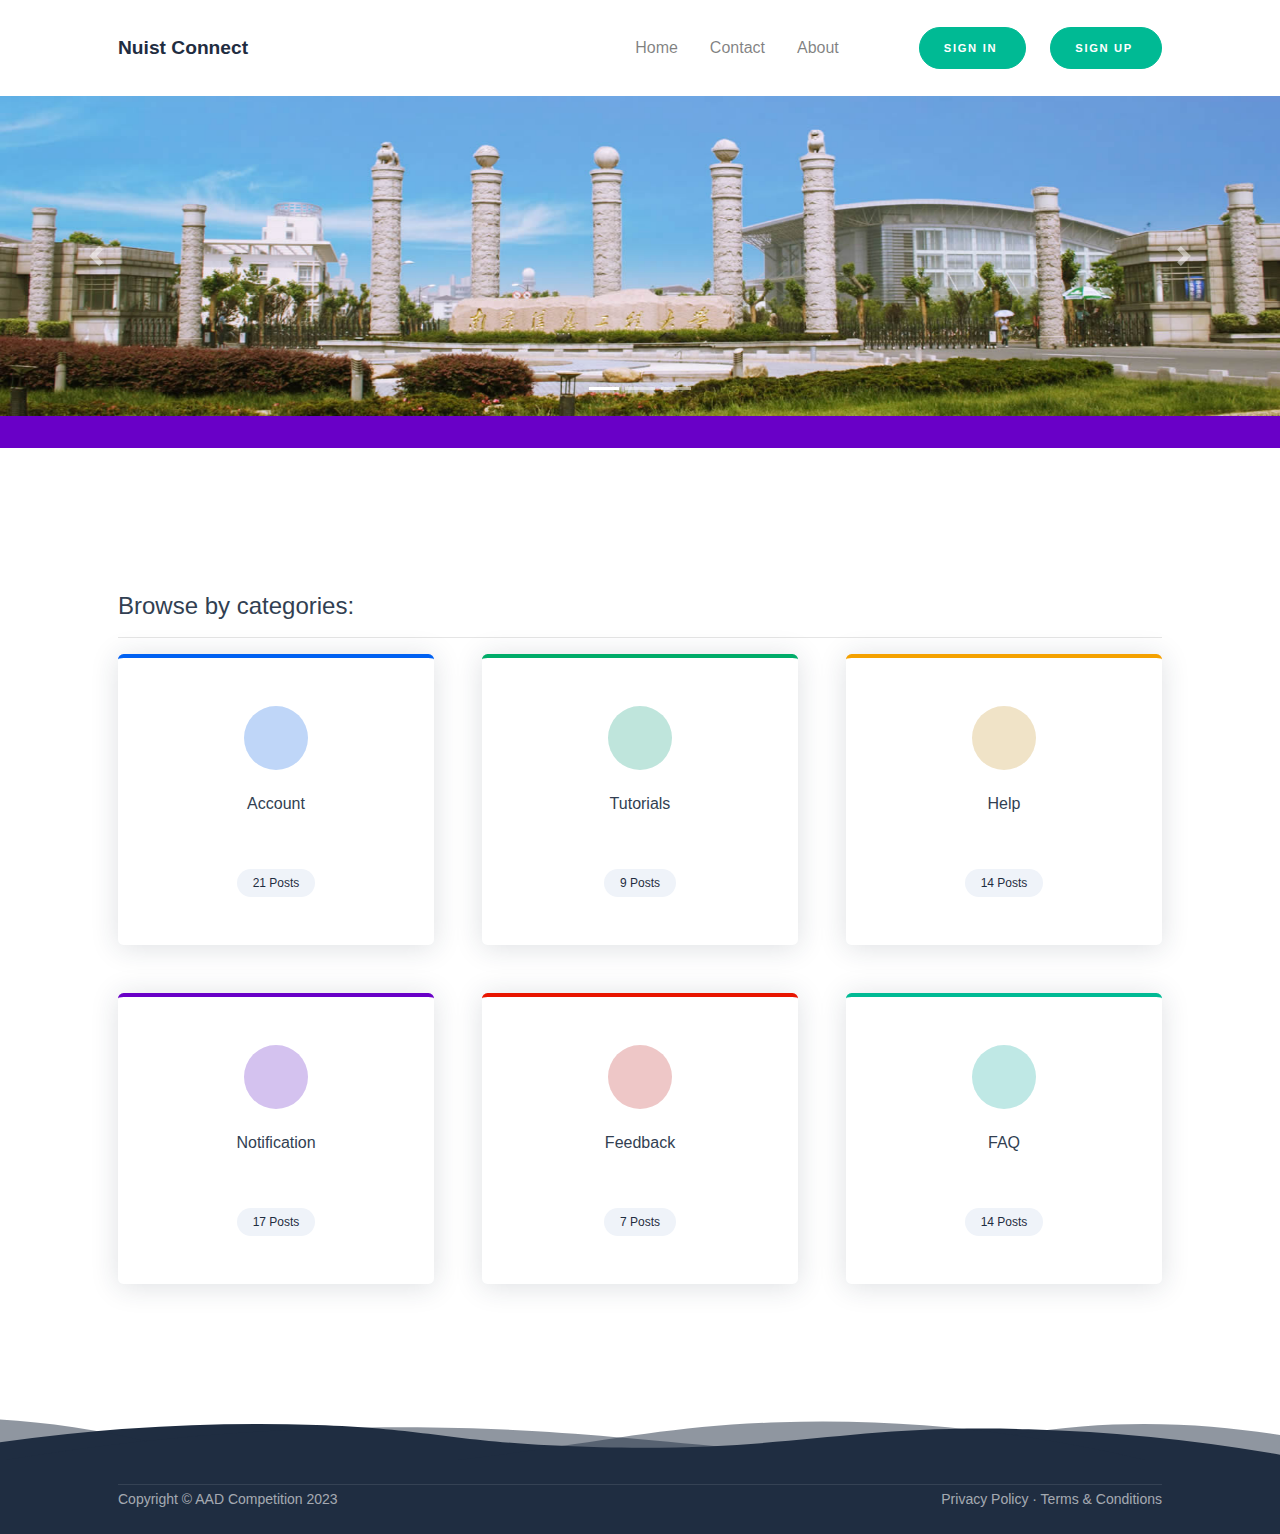
==== index.html @ 2cd8ba5d "First Commit" ====
<!DOCTYPE html>
<html lang="en">
<head>
        <meta charset="utf-8" />
        <meta http-equiv="X-UA-Compatible" content="IE=edge" />
        <meta name="viewport" content="width=device-width, initial-scale=1, shrink-to-fit=no" />
        <meta name="description" content />
        <meta name="author" content />
        <title>Home-Nuist Connect</title>
        <link href="css/styles.css" rel="stylesheet" />
        <link href="css/modified.css" rel="stylesheet" />
        <link rel="icon" type="image/x-icon" href="img/favicon.png" />
    </head>
    <body>
        <div id="layoutDefault">
            <div id="layoutDefault_content">
                <main>

                    <nav class="navbar navbar-marketing navbar-expand-lg bg-white navbar-light">
                        <div class="container">
                            <a class="navbar-brand text-dark" href="index.html">Nuist Connect</a><button class="navbar-toggler" type="button" data-toggle="collapse" data-target="#navbarSupportedContent" aria-controls="navbarSupportedContent" aria-expanded="false" aria-label="Toggle navigation"><img src="img/menu.png" style="height:20px;width:25px" /><i data-feather="menu"></i></button>
                            <div class="collapse navbar-collapse" id="navbarSupportedContent">
                                <ul class="navbar-nav ml-auto mr-lg-5">
                                    <li class="nav-item">
                                        <a class="nav-link" href="index.html">Home </a>
                                    </li>
                                    <li class="nav-item dropdown no-caret">
                                        <a class="nav-link" href="contact.html">Contact</a>
                                    </li>
                                    <li class="nav-item dropdown no-caret">
                                        <a class="nav-link" href="about.html">About</a>
                                    </li>
                                </ul>
                                <a class="btn-teal btn rounded-pill px-4 ml-lg-4" href="backend/signin.html">Sign in<i class="fas fa-arrow-right ml-1"></i></a>
                                <a class="btn-teal btn rounded-pill px-4 ml-lg-4" href="backend/signup.html">Sign up<i class="fas fa-arrow-right ml-1"></i></a>
                            </div>
                        </div>
                    </nav>

                    <header class="bg-secondary">
                        <div class="page-header-content">
                            <!-- <div class="container"> -->
                                <div id="demo" class="carousel slide" data-ride="carousel">

                                    <!-- Indicators -->
                                    <ul class="carousel-indicators">
                                      <li data-target="#demo" data-slide-to="0" class="active"></li>
                                      <li data-target="#demo" data-slide-to="1"></li>
                                      <li data-target="#demo" data-slide-to="2"></li>
                                    </ul>
                                  
                                    <!-- The slideshow -->
                                    <div class="carousel-inner">
                                      <div class="carousel-item active">
                                        <img src="img/caroussel1.jpg" alt="Los Angeles" class="car_img">
                                      </div>
                                      <div class="carousel-item">
                                        <img src="img/caroussel2.jpg" alt="Chicago" class="car_img">
                                      </div>
                                      <div class="carousel-item">
                                        <img src="img/caroussel3.jpg" alt="New York" class="car_img">
                                      </div>
                                    </div>
                                  
                                    <!-- Left and right controls -->
                                    <a class="carousel-control-prev" href="#demo" data-slide="prev">
                                      <span class="carousel-control-prev-icon"></span>
                                    </a>
                                    <a class="carousel-control-next" href="#demo" data-slide="next">
                                      <span class="carousel-control-next-icon"></span>
                                    </a>
                                  
                                  </div>
                            <!-- </div> -->
                        </div>
                        <div class="svg-border-waves text-white">
                            <svg class="wave" style="pointer-events: none" fill="currentColor" preserveAspectRatio="none" xmlns="http://www.w3.org/2000/svg" xlink="http://www.w3.org/1999/xlink" viewBox="0 0 1920 75">
                                <defs>
                                    <style>
                                        .a {
                                            fill: none;
                                        }
                                        .b {
                                            clip-path: url(#a);
                                        }
                                        .d {
                                            opacity: 0.5;
                                            isolation: isolate;
                                        }
                                    </style>
                                    <clipPath id="a"><rect class="a" width="1920" height="75" /></clipPath>
                                </defs>
                                <title>wave</title>
                                <g class="b"><path class="c" d="M1963,327H-105V65A2647.49,2647.49,0,0,1,431,19c217.7,3.5,239.6,30.8,470,36,297.3,6.7,367.5-36.2,642-28a2511.41,2511.41,0,0,1,420,48" /></g>
                                <g class="b"><path class="d" d="M-127,404H1963V44c-140.1-28-343.3-46.7-566,22-75.5,23.3-118.5,45.9-162,64-48.6,20.2-404.7,128-784,0C355.2,97.7,341.6,78.3,235,50,86.6,10.6-41.8,6.9-127,10" /></g>
                                <g class="b"><path class="d" d="M1979,462-155,446V106C251.8,20.2,576.6,15.9,805,30c167.4,10.3,322.3,32.9,680,56,207,13.4,378,20.3,494,24" /></g>
                                <g class="b"><path class="d" d="M1998,484H-243V100c445.8,26.8,794.2-4.1,1035-39,141-20.4,231.1-40.1,378-45,349.6-11.6,636.7,73.8,828,150" /></g>
                            </svg>
                        </div>
                    </header>


                    <section class="bg-white py-10">
                        <!--Start-->
                        <div class="container">
                       

                          


                           

                            <h1 class="pt-5">Browse by categories:</h1>
                            <hr />
                            <div class="row features text-center mb-5">
                                <div class="col-lg-4 col-md-6 mb-5">
                                    <a class="card card-link border-top border-top-lg border-primary h-100 lift" href="#!"
                                        ><div class="card-body p-5">
                                            <div class="icon-stack icon-stack-lg bg-primary-soft text-primary mb-4"><i data-feather="user"></i></div>
                                            <h6>Account</h6>
                                        </div>
                                        <div class="card-footer bg-transparent pt-0 pb-5"><div class="badge badge-pill badge-light font-weight-normal px-3 py-2">21 Posts</div></div></a
                                    >
                                </div>
                                <div class="col-lg-4 col-md-6 mb-5">
                                    <a class="card card-link border-top border-top-lg border-green h-100 lift" href="tutorials.html"
                                        ><div class="card-body p-5">
                                            <div class="icon-stack icon-stack-lg bg-green-soft text-green mb-4"><i data-feather="clock"></i></div>
                                            <h6>Tutorials</h6>
                                        </div>
                                        <div class="card-footer bg-transparent pt-0 pb-5"><div class="badge badge-pill badge-light font-weight-normal px-3 py-2">9 Posts</div></div></a
                                    >
                                </div>
                                <div class="col-lg-4 col-md-6 mb-5">
                                    <a class="card card-link border-top border-top-lg border-yellow h-100 lift" href="help.html"
                                        ><div class="card-body p-5">
                                            <div class="icon-stack icon-stack-lg bg-yellow-soft text-yellow mb-4"><i data-feather="clock"></i></div>
                                            <h6>Help</h6>
                                        </div>
                                        <div class="card-footer bg-transparent pt-0 pb-5"><div class="badge badge-pill badge-light font-weight-normal px-3 py-2">14 Posts</div></div></a
                                    >
                                </div>
                                <div class="col-lg-4 col-md-6 mb-5 mb-lg-0">
                                    <a class="card card-link border-top border-top-lg border-purple h-100 lift" href="notification.html"
                                        ><div class="card-body p-5">
                                            <div class="icon-stack icon-stack-lg bg-purple-soft text-purple mb-4"><i data-feather="clock"></i></div>
                                            <h6>Notification</h6>
                                        </div>
                                        <div class="card-footer bg-transparent pt-0 pb-5"><div class="badge badge-pill badge-light font-weight-normal px-3 py-2">17 Posts</div></div></a
                                    >
                                </div>
                                <div class="col-lg-4 col-md-6 mb-5 mb-lg-0">
                                    <a class="card card-link border-top border-top-lg border-red h-100 lift" href="feedback.html"
                                        ><div class="card-body p-5">
                                            <div class="icon-stack icon-stack-lg bg-red-soft text-red mb-4"><i data-feather="clock"></i></div>
                                            <h6>Feedback</h6>
                                        </div>
                                        <div class="card-footer bg-transparent pt-0 pb-5"><div class="badge badge-pill badge-light font-weight-normal px-3 py-2">7 Posts</div></div></a
                                    >
                                </div>
                                <div class="col-lg-4 col-md-6 mb-5 mb-lg-0">
                                    <a class="card card-link border-top border-top-lg border-teal h-100 lift" href="faq.html"
                                        ><div class="card-body p-5">
                                            <div class="icon-stack icon-stack-lg bg-teal-soft text-teal mb-4"><i data-feather="clock"></i></div>
                                            <h6>FAQ</h6>
                                        </div>
                                        <div class="card-footer bg-transparent pt-0 pb-5"><div class="badge badge-pill badge-light font-weight-normal px-3 py-2">14 Posts</div></div>
                                    </a>
                                </div>
                            </div>

                        </div>
                        <!--End-->   
                        <!--Waves-->
                        <div class="svg-border-waves text-dark">
                            <svg class="wave" style="pointer-events: none" fill="currentColor" preserveAspectRatio="none" xmlns="http://www.w3.org/2000/svg" xlink="http://www.w3.org/1999/xlink" viewBox="0 0 1920 75">
                                <defs>
                                    <style>
                                        .a {
                                            fill: none;
                                        }
                                        .b {
                                            clip-path: url(#a);
                                        }
                                        .d {
                                            opacity: 0.5;
                                            isolation: isolate;
                                        }
                                    </style>
                                    <clipPath id="a"><rect class="a" width="1920" height="75" /></clipPath>
                                </defs>
                                <title>wave</title>
                                <g class="b"><path class="c" d="M1963,327H-105V65A2647.49,2647.49,0,0,1,431,19c217.7,3.5,239.6,30.8,470,36,297.3,6.7,367.5-36.2,642-28a2511.41,2511.41,0,0,1,420,48" /></g>
                                <g class="b"><path class="d" d="M-127,404H1963V44c-140.1-28-343.3-46.7-566,22-75.5,23.3-118.5,45.9-162,64-48.6,20.2-404.7,128-784,0C355.2,97.7,341.6,78.3,235,50,86.6,10.6-41.8,6.9-127,10" /></g>
                                <g class="b"><path class="d" d="M1979,462-155,446V106C251.8,20.2,576.6,15.9,805,30c167.4,10.3,322.3,32.9,680,56,207,13.4,378,20.3,494,24" /></g>
                                <g class="b"><path class="d" d="M1998,484H-243V100c445.8,26.8,794.2-4.1,1035-39,141-20.4,231.1-40.1,378-45,349.6-11.6,636.7,73.8,828,150" /></g>
                            </svg>
                        </div>  
                        <!--End Waves-->            

                </main>
            </div>

            <div id="layoutDefault_footer">
                <footer class="footer pt-2 pb-4 mt-auto bg-dark footer-dark">
                    <div class="container">
                        <hr class="mb-1" />
                        <div class="row align-items-center">
                            <div class="col-md-6 small">Copyright &#xA9; AAD Competition 2023</div>
                            <div class="col-md-6 text-md-right small">
                                <a href="#">Privacy Policy</a>
                                &#xB7;
                                <a href="#">Terms &amp; Conditions</a>
                            </div>
                        </div>
                    </div>
                </footer>
            </div>
        </div>
        <script src="js/jquery-3.4.1.min.js"></script>
        <script src="js/bootstrap.bundle.min.js"></script>
        <script src="js/scripts.js"></script>
    </body>
</html>
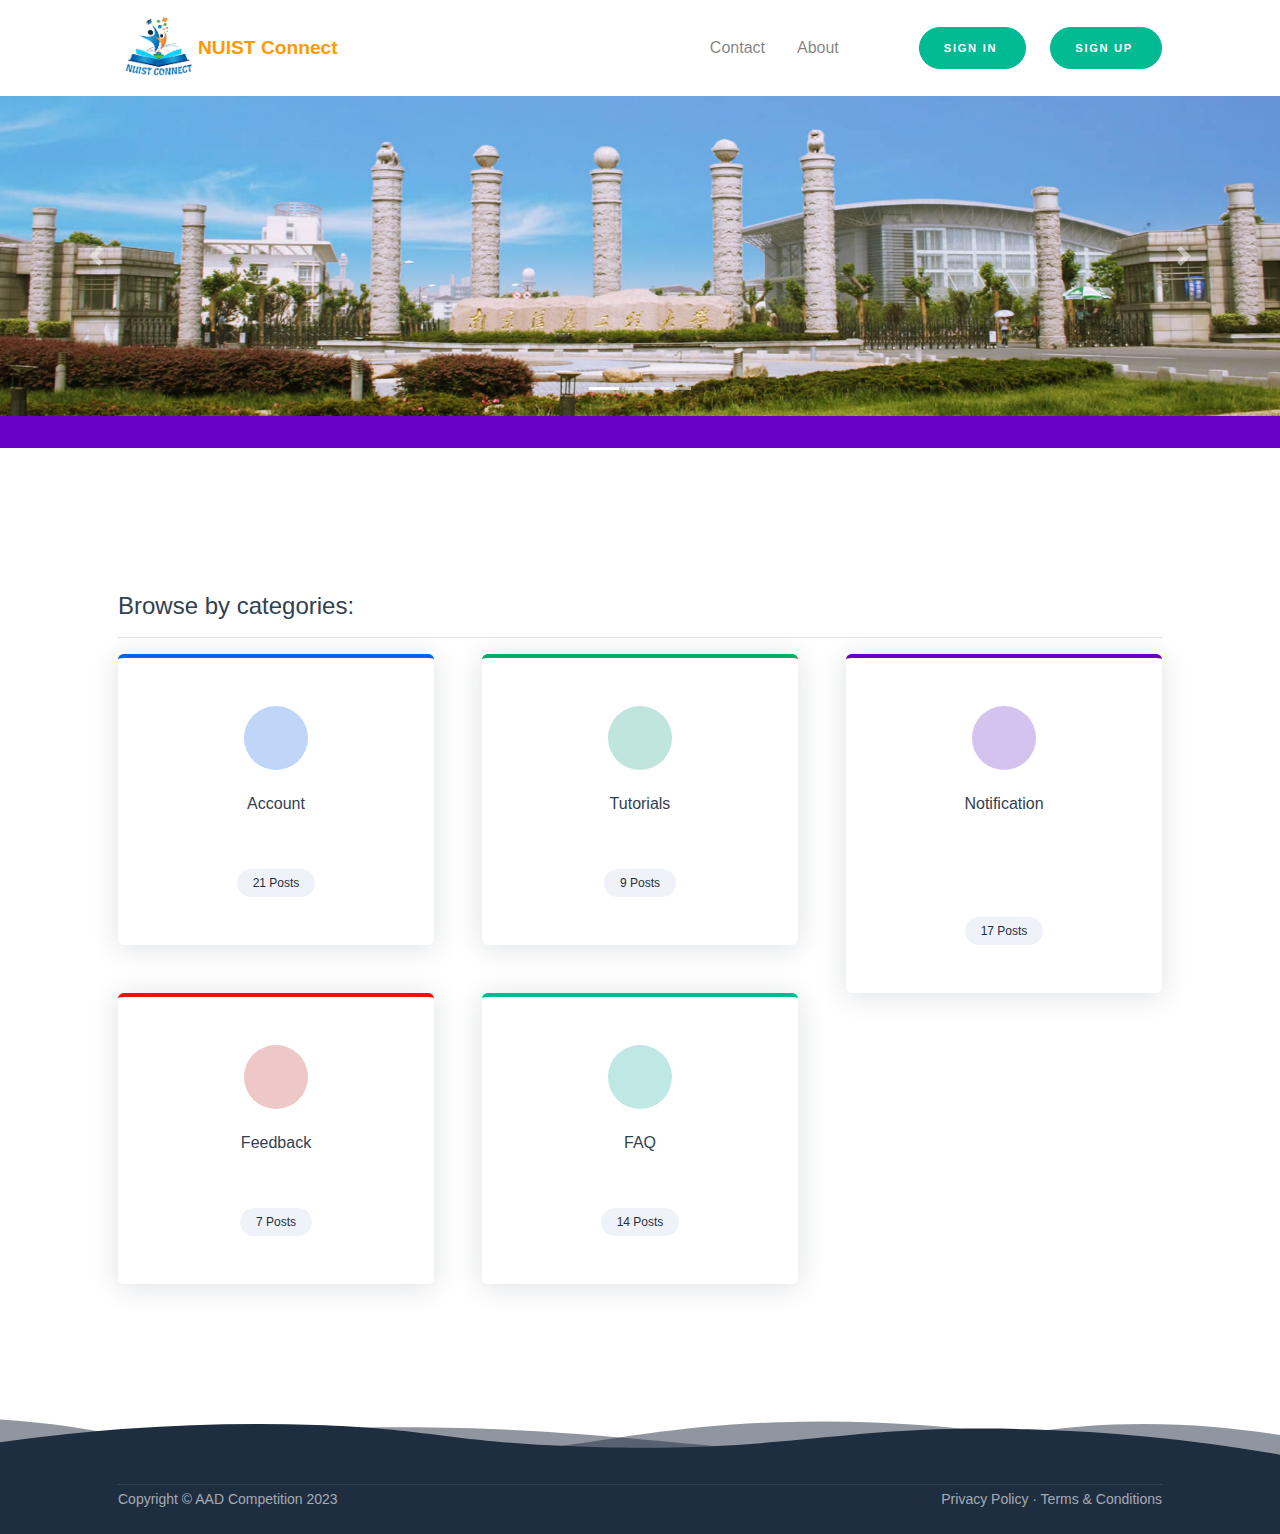
==== commit ec2b994d: "Final Commit after updates" ====
--- a/index.html
+++ b/index.html
@@ -18,12 +18,13 @@
 
                     <nav class="navbar navbar-marketing navbar-expand-lg bg-white navbar-light">
                         <div class="container">
-                            <a class="navbar-brand text-dark" href="index.html">Nuist Connect</a><button class="navbar-toggler" type="button" data-toggle="collapse" data-target="#navbarSupportedContent" aria-controls="navbarSupportedContent" aria-expanded="false" aria-label="Toggle navigation"><img src="img/menu.png" style="height:20px;width:25px" /><i data-feather="menu"></i></button>
+                            <img src="img/logo.jpg" alt="Logo" class="logo_img">
+                            <a class="navbar-brand text-dark logo_text" href="index.html">NUIST Connect</a><button class="navbar-toggler" type="button" data-toggle="collapse" data-target="#navbarSupportedContent" aria-controls="navbarSupportedContent" aria-expanded="false" aria-label="Toggle navigation"><img src="img/menu.png" style="height:20px;width:25px" /><i data-feather="menu"></i></button>
                             <div class="collapse navbar-collapse" id="navbarSupportedContent">
                                 <ul class="navbar-nav ml-auto mr-lg-5">
-                                    <li class="nav-item">
+                                    <!-- <li class="nav-item">
                                         <a class="nav-link" href="index.html">Home </a>
-                                    </li>
+                                    </li> -->
                                     <li class="nav-item dropdown no-caret">
                                         <a class="nav-link" href="contact.html">Contact</a>
                                     </li>
@@ -131,7 +132,7 @@
                                         <div class="card-footer bg-transparent pt-0 pb-5"><div class="badge badge-pill badge-light font-weight-normal px-3 py-2">9 Posts</div></div></a
                                     >
                                 </div>
-                                <div class="col-lg-4 col-md-6 mb-5">
+                                <!-- <div class="col-lg-4 col-md-6 mb-5">
                                     <a class="card card-link border-top border-top-lg border-yellow h-100 lift" href="help.html"
                                         ><div class="card-body p-5">
                                             <div class="icon-stack icon-stack-lg bg-yellow-soft text-yellow mb-4"><i data-feather="clock"></i></div>
@@ -139,7 +140,7 @@
                                         </div>
                                         <div class="card-footer bg-transparent pt-0 pb-5"><div class="badge badge-pill badge-light font-weight-normal px-3 py-2">14 Posts</div></div></a
                                     >
-                                </div>
+                                </div> -->
                                 <div class="col-lg-4 col-md-6 mb-5 mb-lg-0">
                                     <a class="card card-link border-top border-top-lg border-purple h-100 lift" href="notification.html"
                                         ><div class="card-body p-5">
--- a/css/modified.css
+++ b/css/modified.css
@@ -5,4 +5,14 @@
 
 .em-card{
     width: 220px;
+}
+
+.logo_text{
+    color: #ff9900 !important;
+}
+
+.logo_img{
+    width: 80px;
+    height: 80px;
+    object-fit: contain;
 }